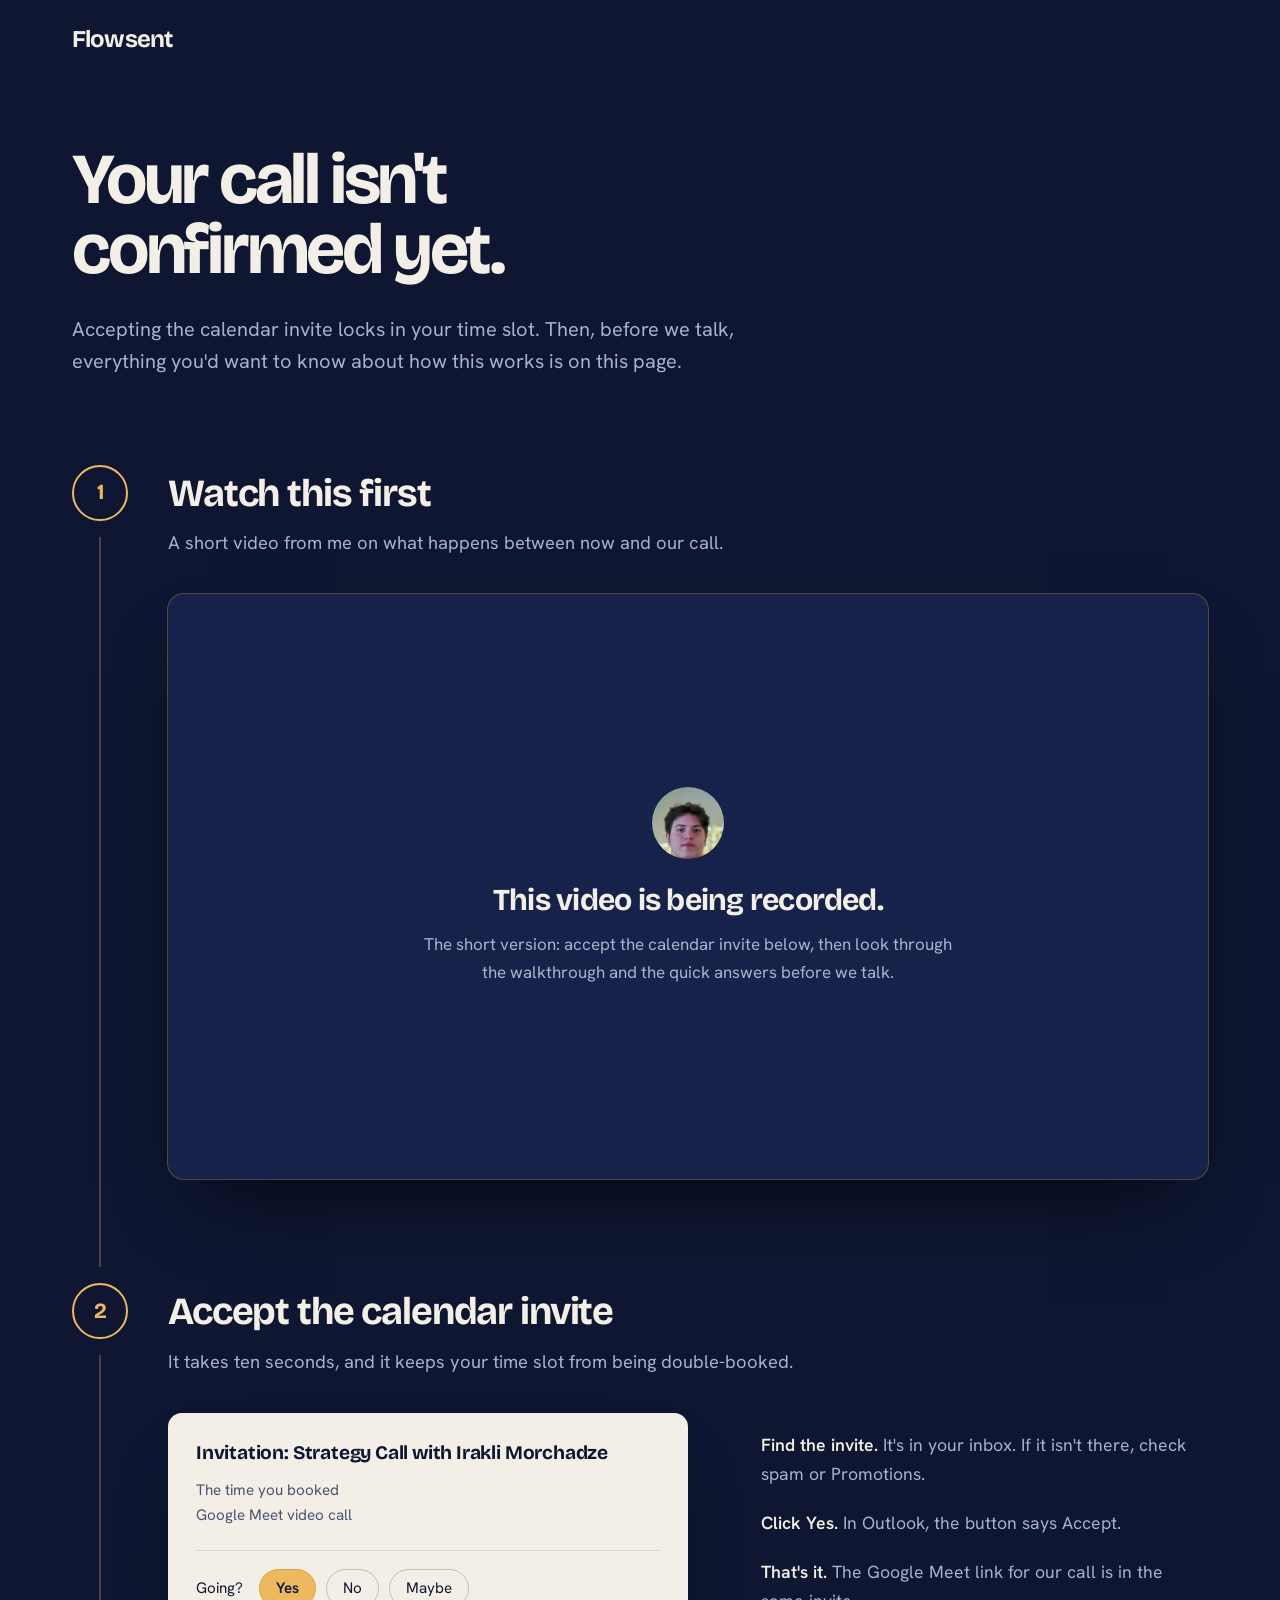
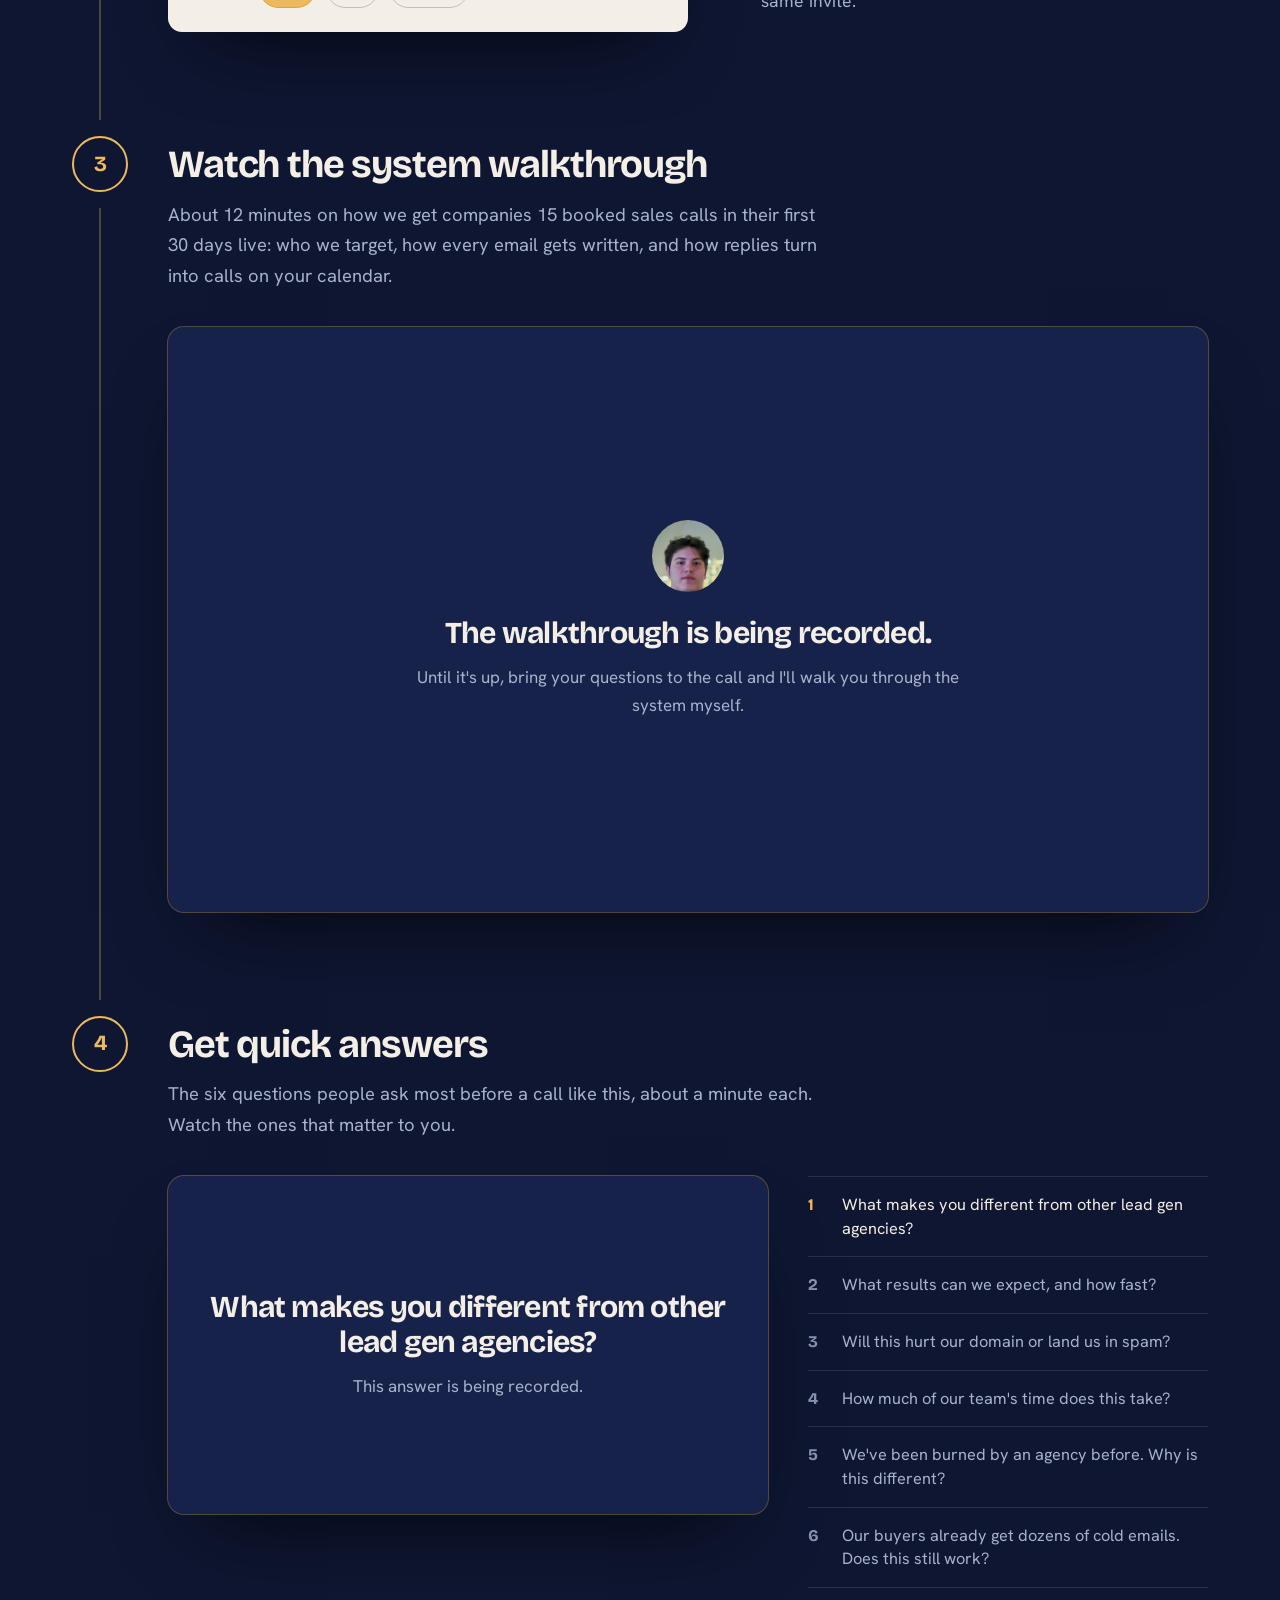
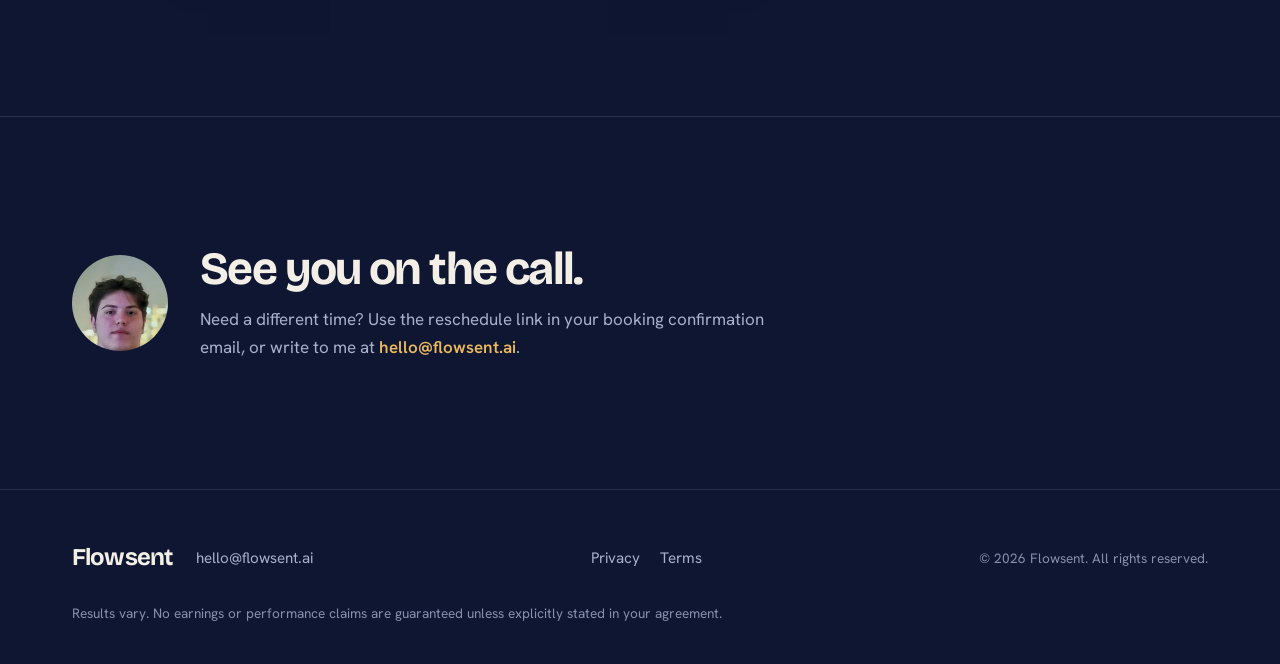
==== pre-call/index.html @ ace533e9 "Add pre-call, privacy and terms pages; allow Wistia video embeds The pre-call page is where Calendly" ====
<!DOCTYPE html>
<html lang="en">
<head>
  <meta charset="UTF-8">
  <meta name="viewport" content="width=device-width, initial-scale=1.0">
  <title>Your call isn't confirmed yet | Flowsent</title>
  <meta name="description" content="Confirm your strategy call with Flowsent, then watch the system walkthrough and the quick answers before we talk.">
  <!-- Hidden page: Calendly redirects here after a booking, and it's sent to people booked by hand. Not linked from the site, not in the sitemap. -->
  <meta name="robots" content="noindex, nofollow">
  <meta name="theme-color" content="#0E1631">
  <link rel="icon" href="/favicon.svg" type="image/svg+xml">
  <link rel="apple-touch-icon" href="/apple-touch-icon.png">
  <link rel="preconnect" href="https://fonts.googleapis.com">
  <link rel="preconnect" href="https://fonts.gstatic.com" crossorigin>
  <link href="https://fonts.googleapis.com/css2?family=Bricolage+Grotesque:opsz,wght@12..96,500;12..96,700&family=Hanken+Grotesk:ital,wght@0,400;0,500;0,600;1,400;1,500&display=swap" rel="stylesheet">
  <link rel="stylesheet" href="/styles.css">
</head>
<body>

  <a class="skip-link" href="#main">Skip to content</a>

  <!-- Navigation: no booking button, they've already booked -->
  <nav class="nav" id="nav">
    <div class="nav__inner">
      <a href="/" class="nav__logo">Flowsent</a>
    </div>
  </nav>

  <main id="main">

  <!-- Headline: the one thing to do right now -->
  <section class="hero precall-hero">
    <div class="container">
      <h1 class="hero__title">Your call isn't confirmed yet.</h1>
      <p class="hero__sub">Accepting the calendar invite locks in your time slot. Then, before we talk, everything you'd want to know about how this works is on this page.</p>
      <p class="precall-booked" id="bookedTime" hidden></p>
    </div>
  </section>

  <!-- The steps, in the order the welcome video names them -->
  <section class="precall-steps">
    <div class="container">
      <ol class="steps">

        <li class="step" id="welcome">
          <span class="step__num" aria-hidden="true">1</span>
          <div>
            <h2 class="step__title">Watch this first</h2>
            <p class="step__lede">A short video from me on what happens between now and our call.</p>
            <div class="vsl">
              <div class="vsl__pending">
                <img src="/irakli-face.jpg" width="160" height="160" alt="">
                <p class="vsl__title">This video is being recorded.</p>
                <p>The short version: accept the calendar invite below, then look through the walkthrough and the quick answers before we talk.</p>
              </div>
            </div>
          </div>
        </li>

        <li class="step" id="confirm">
          <span class="step__num" aria-hidden="true">2</span>
          <div>
            <h2 class="step__title">Accept the calendar invite</h2>
            <p class="step__lede">It takes ten seconds, and it keeps your time slot from being double-booked.</p>
            <div class="invite">
              <div class="invite__card" role="img" aria-label="A calendar invite for the strategy call, with the Yes button highlighted">
                <p class="invite__subject">Invitation: Strategy Call with Irakli Morchadze</p>
                <p class="invite__meta" data-booked-time>The time you booked</p>
                <p class="invite__meta">Google Meet video call</p>
                <div class="invite__rsvp">
                  <span>Going?</span>
                  <span class="invite__choice invite__choice--yes">Yes</span>
                  <span class="invite__choice">No</span>
                  <span class="invite__choice">Maybe</span>
                </div>
              </div>
              <ul class="invite__how">
                <li><b>Find the invite.</b> It's in your inbox. If it isn't there, check spam or Promotions.</li>
                <li><b>Click Yes.</b> In Outlook, the button says Accept.</li>
                <li><b>That's it.</b> The Google Meet link for our call is in the same invite.</li>
              </ul>
            </div>
          </div>
        </li>

        <li class="step" id="walkthrough">
          <span class="step__num" aria-hidden="true">3</span>
          <div>
            <h2 class="step__title">Watch the system walkthrough</h2>
            <p class="step__lede">About 12 minutes on how we get companies 15 booked sales calls in their first 30 days live: who we target, how every email gets written, and how replies turn into calls on your calendar.</p>
            <div class="vsl">
              <div class="vsl__pending">
                <img src="/irakli-face.jpg" width="160" height="160" alt="">
                <p class="vsl__title">The walkthrough is being recorded.</p>
                <p>Until it's up, bring your questions to the call and I'll walk you through the system myself.</p>
              </div>
            </div>
          </div>
        </li>

        <li class="step" id="answers">
          <span class="step__num" aria-hidden="true">4</span>
          <div>
            <h2 class="step__title">Get quick answers</h2>
            <p class="step__lede">The six questions people ask most before a call like this, about a minute each. Watch the ones that matter to you.</p>
            <div class="answers">
              <div class="vsl answers__player" aria-live="polite">
                <div class="vsl__pending">
                  <p class="vsl__title">What makes you different from other lead gen agencies?</p>
                  <p>This answer is being recorded.</p>
                </div>
              </div>
              <!-- Keep this order: the walkthrough's last slide lists the questions the same way -->
              <ol class="answers__list">
                <li><button class="answers__item" type="button" aria-current="true" data-video=""><span class="answers__n">1</span><span class="answers__q">What makes you different from other lead gen agencies?</span></button></li>
                <li><button class="answers__item" type="button" data-video=""><span class="answers__n">2</span><span class="answers__q">What results can we expect, and how fast?</span></button></li>
                <li><button class="answers__item" type="button" data-video=""><span class="answers__n">3</span><span class="answers__q">Will this hurt our domain or land us in spam?</span></button></li>
                <li><button class="answers__item" type="button" data-video=""><span class="answers__n">4</span><span class="answers__q">How much of our team's time does this take?</span></button></li>
                <li><button class="answers__item" type="button" data-video=""><span class="answers__n">5</span><span class="answers__q">We've been burned by an agency before. Why is this different?</span></button></li>
                <li><button class="answers__item" type="button" data-video=""><span class="answers__n">6</span><span class="answers__q">Our buyers already get dozens of cold emails. Does this still work?</span></button></li>
              </ol>
            </div>
          </div>
        </li>

      </ol>
    </div>
  </section>

  <section class="section precall-end">
    <div class="container precall-end__inner">
      <img src="/irakli-face.jpg" width="160" height="160" alt="Irakli Morchadze">
      <div>
        <h2 class="section-title">See you on the call.</h2>
        <p>Need a different time? Use the reschedule link in your booking confirmation email, or write to me at <a href="mailto:hello@flowsent.ai">hello@flowsent.ai</a>.</p>
      </div>
    </div>
  </section>

  </main>

  <!-- Footer -->
  <footer class="footer">
    <div class="container footer__inner">
      <div class="footer__brand">
        <a href="/" class="nav__logo">Flowsent</a>
        <a class="footer__email" href="mailto:hello@flowsent.ai">hello@flowsent.ai</a>
      </div>
      <nav class="footer__links" aria-label="Legal">
        <a href="/privacy/">Privacy</a>
        <a href="/terms/">Terms</a>
      </nav>
      <p class="footer__copy">&copy; 2026 Flowsent. All rights reserved.</p>
    </div>
    <div class="container">
      <p class="footer__legal">Results vary. No earnings or performance claims are guaranteed unless explicitly stated in your agreement.</p>
    </div>
  </footer>

  <script src="/script.js"></script>
</body>
</html>
---- styles.css ----
/* ============================================
   flowsent.ai — Midnight & gold
   One page in the order a prospect decides:
   promise, video, booking, the founder, answers.
   ============================================ */

:root {
  --night: #0E1631;          /* page */
  --night-2: #17224A;        /* raised panels */
  --night-3: #1E2B58;
  --gold: #EDB95E;           /* the one accent — 9.9:1 on --night */
  --gold-deep: #D9A246;
  --cream: #F4EFE6;          /* headings — 16.5:1 on --night */
  --haze: #A9B2CC;           /* body copy — 8.4:1 on --night */
  --dim: #8790AD;            /* captions — 5.6:1 on --night */
  --line: rgba(244, 239, 230, 0.12);
  --display: 'Bricolage Grotesque', 'Segoe UI', sans-serif;
  --body: 'Hanken Grotesk', -apple-system, BlinkMacSystemFont, 'Segoe UI', sans-serif;
  --transition: 0.2s ease;
}

/* Reset */
*, *::before, *::after { margin: 0; padding: 0; box-sizing: border-box; }

html {
  scroll-behavior: smooth;
  scroll-padding-top: 80px;
}

body {
  font-family: var(--body);
  font-size: 1.0625rem;
  line-height: 1.65;
  background: var(--night);
  color: var(--haze);
  overflow-x: hidden;
  -webkit-font-smoothing: antialiased;
}

a { color: inherit; text-decoration: none; }
img { max-width: 100%; display: block; }
ul, ol { list-style: none; }

.container {
  max-width: 1200px;
  margin: 0 auto;
  padding: 0 32px;
}

.visually-hidden {
  position: absolute;
  width: 1px;
  height: 1px;
  padding: 0;
  margin: -1px;
  overflow: hidden;
  clip: rect(0 0 0 0);
  white-space: nowrap;
  border: 0;
}

.skip-link {
  position: fixed;
  top: 16px;
  left: 16px;
  z-index: 2000;
  padding: 10px 18px;
  background: var(--cream);
  color: var(--night);
  border-radius: 10px;
  font-weight: 600;
  transform: translateY(-200%);
  transition: transform var(--transition);
}

.skip-link:focus { transform: translateY(0); }

a:focus-visible,
button:focus-visible,
summary:focus-visible {
  outline: 2px solid var(--gold);
  outline-offset: 3px;
  border-radius: 4px;
}

/* ============================================
   Navigation
   ============================================ */

.nav {
  position: fixed;
  top: 0;
  left: 0;
  right: 0;
  z-index: 1000;
  padding: 20px 0;
  border-bottom: 1px solid transparent;
  transition: padding var(--transition), background var(--transition), border-color var(--transition);
}

.nav--scrolled {
  padding: 12px 0;
  background: rgba(14, 22, 49, 0.9);
  backdrop-filter: blur(10px);
  -webkit-backdrop-filter: blur(10px);
  border-bottom-color: var(--line);
}

.nav__inner {
  max-width: 1200px;
  margin: 0 auto;
  padding: 0 32px;
  display: flex;
  align-items: center;
  justify-content: space-between;
}

.nav__logo {
  font-family: var(--display);
  font-weight: 700;
  font-size: 1.5rem;
  letter-spacing: -0.035em;
  color: var(--cream);
}

.nav__links {
  display: flex;
  align-items: center;
  gap: 32px;
}

.nav__links a:not(.btn) {
  font-size: 0.95rem;
  color: var(--haze);
  transition: color var(--transition);
}

.nav__links a:not(.btn):hover { color: var(--cream); }

.nav__hamburger {
  display: none;
  width: 44px;
  height: 44px;
  flex-direction: column;
  align-items: center;
  justify-content: center;
  gap: 5px;
  background: none;
  border: none;
  cursor: pointer;
  margin-right: -10px;
}

.nav__hamburger span {
  display: block;
  width: 22px;
  height: 2px;
  background: var(--cream);
  border-radius: 2px;
  transition: transform var(--transition), opacity var(--transition);
}

.nav__hamburger.active span:nth-child(1) { transform: translateY(7px) rotate(45deg); }
.nav__hamburger.active span:nth-child(2) { opacity: 0; }
.nav__hamburger.active span:nth-child(3) { transform: translateY(-7px) rotate(-45deg); }

.mobile-menu {
  display: none;
  position: absolute;
  top: 100%;
  left: 0;
  right: 0;
  background: var(--night-2);
  border-top: 1px solid var(--line);
  border-bottom: 1px solid var(--line);
  padding: 8px 24px 24px;
  flex-direction: column;
}

.mobile-menu.active { display: flex; }

/* Never show the mobile menu at desktop widths, even if left open
   before a resize/rotation */
@media (min-width: 769px) {
  .mobile-menu { display: none !important; }
}

.mobile-menu a:not(.btn) {
  font-size: 1.05rem;
  color: var(--cream);
  padding: 14px 0;
  border-bottom: 1px solid var(--line);
}

.mobile-menu .btn { margin-top: 20px; }

/* ============================================
   Buttons
   ============================================ */

.btn {
  display: inline-flex;
  align-items: center;
  justify-content: center;
  font-family: var(--body);
  font-size: 1rem;
  font-weight: 600;
  padding: 15px 26px;
  border-radius: 10px;
  background: var(--gold);
  color: var(--night);
  white-space: nowrap;
  transition: background var(--transition);
}

.btn:hover { background: var(--gold-deep); }

.btn--small {
  padding: 10px 18px;
  font-size: 0.95rem;
}

/* ============================================
   Shared section styles
   ============================================ */

/* Anchor offset for the fixed nav is handled once, globally,
   by scroll-padding-top on html — do not add scroll-margin here. */

.section {
  padding: 128px 0;
  border-top: 1px solid var(--line);
}

.section-title {
  font-family: var(--display);
  font-weight: 700;
  font-size: clamp(2rem, 3.6vw, 3rem);
  line-height: 1.05;
  letter-spacing: -0.035em;
  color: var(--cream);
  max-width: 18em;
  margin-bottom: 56px;
  text-wrap: balance;
}

/* ============================================
   Hero: headline, subheadline, then the video
   ============================================ */

.hero {
  padding: 144px 0 112px;
}

.hero__title {
  font-family: var(--display);
  font-weight: 700;
  font-size: clamp(2.7rem, 5.6vw, 5rem);
  line-height: 0.98;
  letter-spacing: -0.045em;
  color: var(--cream);
  max-width: 13em;
  margin-bottom: 28px;
  text-wrap: balance;
}

.hero__sub {
  max-width: 36em;
  font-size: 1.25rem;
  line-height: 1.6;
  margin-bottom: 48px;
}

/* The video frame. Until the recording exists it holds a short note;
   the host's iframe replaces .vsl__pending and fills the frame. */
.vsl {
  border-radius: 16px;
  background: var(--night-2);
  box-shadow:
    0 0 0 1px rgba(237, 185, 94, 0.32),
    0 40px 80px -40px rgba(0, 0, 0, 0.8);
}

.vsl iframe {
  display: block;
  width: 100%;
  height: auto;
  aspect-ratio: 16 / 9;
  border: 0;
  border-radius: inherit;
}

/* No fixed height, so on a phone the frame grows to fit the note */
.vsl__pending {
  aspect-ratio: 16 / 9;
  display: flex;
  flex-direction: column;
  align-items: center;
  justify-content: center;
  padding: 48px 32px;
  text-align: center;
}

.vsl__pending img {
  width: 72px;
  height: 72px;
  border-radius: 50%;
  margin-bottom: 24px;
}

.vsl__title {
  font-family: var(--display);
  font-weight: 700;
  font-size: clamp(1.4rem, 2.4vw, 1.9rem);
  line-height: 1.15;
  letter-spacing: -0.025em;
  color: var(--cream);
  margin-bottom: 12px;
}

.vsl__pending p:last-child { max-width: 32em; }

.vsl__guarantee {
  margin-top: 24px;
  padding-left: 16px;
  border-left: 2px solid var(--gold);
  font-size: 1.05rem;
  color: var(--cream);
}

/* ============================================
   Book a call
   ============================================ */

.book__head {
  display: grid;
  grid-template-columns: 1fr 1fr;
  gap: 64px;
  align-items: end;
  margin-bottom: 48px;
}

.book__head .section-title { margin-bottom: 0; }

.book__head p {
  max-width: 30em;
  font-size: 1.15rem;
}

.book__calendly {
  border-radius: 16px;
  overflow: hidden;
  background: var(--night-2);
}

.book__calendly iframe {
  display: block;
  width: 100%;
  min-width: 300px;
  height: 720px;
  border: 0;
}

.book__note {
  margin-top: 20px;
  color: var(--haze);
}

.book__note a,
.about__contact a,
.faq__intro a {
  color: var(--gold);
  font-weight: 600;
}

.book__note a:hover,
.about__contact a:hover,
.faq__intro a:hover { text-decoration: underline; }

/* ============================================
   About the founder: the photo stands on the
   line where the FAQ begins
   ============================================ */

.about { padding-bottom: 0; }

.about__inner {
  display: grid;
  grid-template-columns: 7fr 5fr;
  gap: 72px;
  align-items: end;
}

.about__text {
  align-self: center;
  padding-bottom: 128px;
}

.about__text .section-title { margin-bottom: 32px; }

.about__text > p {
  max-width: 34em;
  font-size: 1.15rem;
  line-height: 1.75;
  margin-bottom: 18px;
}

.about__text > p.about__contact {
  margin: 32px 0 0;
  font-size: 1.05rem;
}

.portrait {
  position: relative;
}

.portrait img {
  width: 100%;
  height: auto;
  aspect-ratio: 4 / 5;
  object-fit: cover;
  border-radius: 999px 999px 0 0;
}

.portrait figcaption {
  position: absolute;
  left: -48px;
  bottom: 64px;
  padding: 14px 18px;
  border-radius: 10px;
  background: var(--cream);
  color: var(--night);
  font-size: 0.95rem;
  line-height: 1.45;
  box-shadow: 0 18px 40px -20px rgba(0, 0, 0, 0.6);
}

.portrait figcaption b {
  display: block;
  font-family: var(--display);
  font-weight: 700;
  font-size: 1.05rem;
  letter-spacing: -0.01em;
}

/* ============================================
   FAQ
   ============================================ */

.faq__inner {
  display: grid;
  grid-template-columns: 4fr 7fr;
  gap: 64px;
  align-items: start;
}

.faq__intro .section-title { margin-bottom: 24px; }

.faq__item { border-bottom: 1px solid var(--line); }
.faq__item:first-child { border-top: 1px solid var(--line); }

.faq__item summary {
  display: flex;
  align-items: center;
  justify-content: space-between;
  gap: 16px;
  padding: 22px 0;
  color: var(--cream);
  cursor: pointer;
  list-style: none;
}

.faq__item summary h3 {
  font-family: var(--body);
  font-size: 1.1rem;
  font-weight: 500;
  line-height: 1.4;
}

.faq__item summary::-webkit-details-marker { display: none; }

.faq__item summary::after {
  content: '+';
  content: '+' / ''; /* alt-text syntax: hides the glyph from screen readers */
  flex-shrink: 0;
  font-size: 1.5rem;
  font-weight: 400;
  line-height: 1;
  color: var(--gold);
  transition: transform var(--transition);
}

.faq__item[open] summary::after { transform: rotate(45deg); }

.faq__item p {
  max-width: 38em;
  padding-bottom: 24px;
}

/* ============================================
   Pre-call page: the steps a booked prospect
   takes before the call, down one gold rail
   ============================================ */

.precall-hero { padding-bottom: 88px; }
.precall-hero .hero__title { max-width: 11em; }
.precall-hero .hero__sub { margin-bottom: 0; }

.precall-booked {
  margin-top: 32px;
  padding-left: 16px;
  border-left: 2px solid var(--gold);
  font-size: 1.05rem;
  color: var(--cream);
}

.precall-steps { padding-bottom: 128px; }

.step {
  position: relative;
  display: grid;
  grid-template-columns: 56px minmax(0, 1fr);
  column-gap: 40px;
  padding-bottom: 104px;
}

/* The rail runs from each number down to the next one */
.step::before {
  content: '';
  position: absolute;
  left: 27px;
  top: 72px;
  bottom: 16px;
  width: 2px;
  background: rgba(237, 185, 94, 0.28);
}

.step:last-child { padding-bottom: 0; }
.step:last-child::before { display: none; }

.step__num {
  width: 56px;
  height: 56px;
  display: flex;
  align-items: center;
  justify-content: center;
  border: 2px solid var(--gold);
  border-radius: 50%;
  font-family: var(--display);
  font-weight: 700;
  font-size: 1.35rem;
  color: var(--gold);
}

.step__title {
  font-family: var(--display);
  font-weight: 700;
  font-size: clamp(1.75rem, 3vw, 2.5rem);
  line-height: 1.08;
  letter-spacing: -0.03em;
  color: var(--cream);
  margin: 8px 0 14px;
}

.step__lede {
  max-width: 36em;
  font-size: 1.15rem;
  margin-bottom: 36px;
}

/* Step 2: what the invite looks like, and the button to press */
.invite {
  display: grid;
  grid-template-columns: 6fr 5fr;
  gap: 56px;
  align-items: center;
}

.invite__card {
  max-width: 520px;
  padding: 28px 28px 24px;
  border-radius: 14px;
  background: var(--cream);
  color: var(--night);
  box-shadow: 0 40px 80px -40px rgba(0, 0, 0, 0.8);
}

.invite__subject {
  font-family: var(--display);
  font-weight: 700;
  font-size: 1.2rem;
  line-height: 1.3;
  letter-spacing: -0.01em;
  margin-bottom: 12px;
}

.invite__meta {
  font-size: 0.95rem;
  color: #4A5272;            /* 7.2:1 on --cream */
}

.invite__rsvp {
  display: flex;
  align-items: center;
  flex-wrap: wrap;
  gap: 10px;
  margin-top: 22px;
  padding-top: 18px;
  border-top: 1px solid rgba(14, 22, 49, 0.12);
  font-size: 0.95rem;
}

.invite__rsvp > span:first-child { margin-right: 6px; }

.invite__choice {
  padding: 6px 16px;
  border: 1px solid rgba(14, 22, 49, 0.22);
  border-radius: 999px;
}

/* The one moving thing on the page: Yes pulses a few times to show where to click */
.invite__choice--yes {
  background: var(--gold);
  border-color: var(--gold-deep);
  font-weight: 600;
  animation: rsvp-pulse 1.8s ease-out 0.8s 3;
}

@keyframes rsvp-pulse {
  from { box-shadow: 0 0 0 0 rgba(217, 162, 70, 0.6); }
  to { box-shadow: 0 0 0 16px rgba(217, 162, 70, 0); }
}

.invite__how li {
  max-width: 26em;
  font-size: 1.1rem;
  margin-bottom: 20px;
}

.invite__how li:last-child { margin-bottom: 0; }

.invite__how b {
  font-weight: 600;
  color: var(--cream);
}

/* Step 4: one player, six questions to pick from */
.answers {
  display: grid;
  grid-template-columns: 3fr 2fr;
  gap: 40px;
  align-items: start;
}

.answers__player .vsl__pending { padding: 40px 32px; }

.answers__item {
  display: flex;
  gap: 16px;
  width: 100%;
  padding: 16px 0;
  background: none;
  border: 0;
  border-bottom: 1px solid var(--line);
  font: inherit;
  font-size: 1.02rem;
  line-height: 1.45;
  text-align: left;
  color: var(--haze);
  cursor: pointer;
  transition: color var(--transition);
}

.answers__list li:first-child .answers__item { border-top: 1px solid var(--line); }

.answers__item:hover,
.answers__item[aria-current="true"] { color: var(--cream); }

.answers__n {
  flex-shrink: 0;
  min-width: 1.1em;
  font-family: var(--display);
  font-weight: 700;
  color: var(--dim);
}

.answers__item[aria-current="true"] .answers__n { color: var(--gold); }

.precall-end__inner {
  display: flex;
  align-items: center;
  gap: 32px;
}

.precall-end__inner img {
  width: 96px;
  height: 96px;
  flex-shrink: 0;
  border-radius: 50%;
}

.precall-end .section-title { margin-bottom: 12px; }

.precall-end p { max-width: 36em; }

.precall-end a {
  color: var(--gold);
  font-weight: 600;
}

.precall-end a:hover { text-decoration: underline; }

/* ============================================
   Privacy and terms
   ============================================ */

.legal { padding: 144px 0 112px; }

.legal__inner { max-width: 44em; }

.legal__title {
  font-family: var(--display);
  font-weight: 700;
  font-size: clamp(2.4rem, 4.6vw, 3.6rem);
  line-height: 1;
  letter-spacing: -0.04em;
  color: var(--cream);
  margin-bottom: 16px;
}

.legal__updated {
  color: var(--dim);
  margin-bottom: 48px;
}

.legal h2 {
  font-family: var(--display);
  font-weight: 700;
  font-size: 1.45rem;
  line-height: 1.2;
  letter-spacing: -0.02em;
  color: var(--cream);
  margin: 48px 0 14px;
}

.legal p { margin-bottom: 14px; }

.legal ul { margin-bottom: 14px; }

.legal li {
  position: relative;
  padding-left: 22px;
  margin-bottom: 10px;
}

.legal li::before {
  content: '';
  position: absolute;
  left: 2px;
  top: 0.7em;
  width: 6px;
  height: 6px;
  border-radius: 50%;
  background: var(--gold);
}

.legal li b { color: var(--cream); font-weight: 600; }

.legal a {
  color: var(--gold);
  font-weight: 600;
}

.legal a:hover { text-decoration: underline; }

/* ============================================
   Footer
   ============================================ */

.footer {
  padding: 48px 0 40px;
  border-top: 1px solid var(--line);
}

.footer__inner {
  display: flex;
  align-items: center;
  justify-content: space-between;
  gap: 24px;
  flex-wrap: wrap;
  padding-bottom: 24px;
}

.footer__brand {
  display: flex;
  align-items: center;
  gap: 24px;
  flex-wrap: wrap;
}

.footer__email {
  font-size: 0.95rem;
  color: var(--haze);
  transition: color var(--transition);
}

.footer__email:hover { color: var(--cream); }

.footer__links {
  display: flex;
  gap: 20px;
  font-size: 0.95rem;
}

.footer__links a { transition: color var(--transition); }
.footer__links a:hover { color: var(--cream); }

.footer__copy,
.footer__legal {
  font-size: 0.85rem;
  color: var(--dim);
}

/* ============================================
   Responsive
   ============================================ */

@media (max-width: 900px) {
  .book__head,
  .about__inner,
  .faq__inner { grid-template-columns: 1fr; gap: 32px; }

  .about__text { padding-bottom: 0; }
  .portrait { max-width: 420px; }
  .portrait figcaption { left: 16px; }

  .invite,
  .answers { grid-template-columns: 1fr; gap: 32px; }
}

@media (max-width: 768px) {
  .nav__links { display: none; }
  .nav__hamburger { display: flex; }

  .container,
  .nav__inner { padding: 0 20px; }

  .section { padding: 88px 0; }
  .section-title { margin-bottom: 40px; }

  .hero { padding: 120px 0 88px; }
  .hero__sub { font-size: 1.1rem; margin-bottom: 40px; }

  .vsl { border-radius: 12px; }
  .vsl__pending { padding: 32px 20px; }
  .vsl__pending img { width: 56px; height: 56px; margin-bottom: 16px; }

  .book__head { margin-bottom: 32px; }
  .book__calendly iframe { height: 1040px; }

  .about { padding-bottom: 0; }
  .about__text > p { font-size: 1.1rem; }

  /* The rail needs width a phone doesn't have: numbers sit above the titles */
  .precall-hero { padding-bottom: 64px; }
  .precall-steps { padding-bottom: 88px; }
  .step { grid-template-columns: minmax(0, 1fr); padding-bottom: 72px; }
  .step::before { display: none; }
  .step__num { width: 44px; height: 44px; font-size: 1.1rem; margin-bottom: 8px; }
  .step__lede { font-size: 1.05rem; margin-bottom: 28px; }
  .invite__card { padding: 22px 20px 20px; }
  .answers__player .vsl__pending { padding: 28px 20px; }
  .precall-end__inner { flex-direction: column; align-items: flex-start; gap: 20px; }
  .precall-end__inner img { width: 72px; height: 72px; }

  .legal { padding: 120px 0 88px; }
}

@media (max-width: 640px) {
  .hero__title { font-size: 2.4rem; }

  .footer__inner {
    flex-direction: column;
    align-items: flex-start;
  }
}

/* ============================================
   Reduced Motion
   ============================================ */

@media (prefers-reduced-motion: reduce) {
  *,
  *::before,
  *::after {
    animation-duration: 0.01ms !important;
    animation-iteration-count: 1 !important;
    transition-duration: 0.01ms !important;
    transition-delay: 0ms !important;
  }

  html { scroll-behavior: auto; }
}
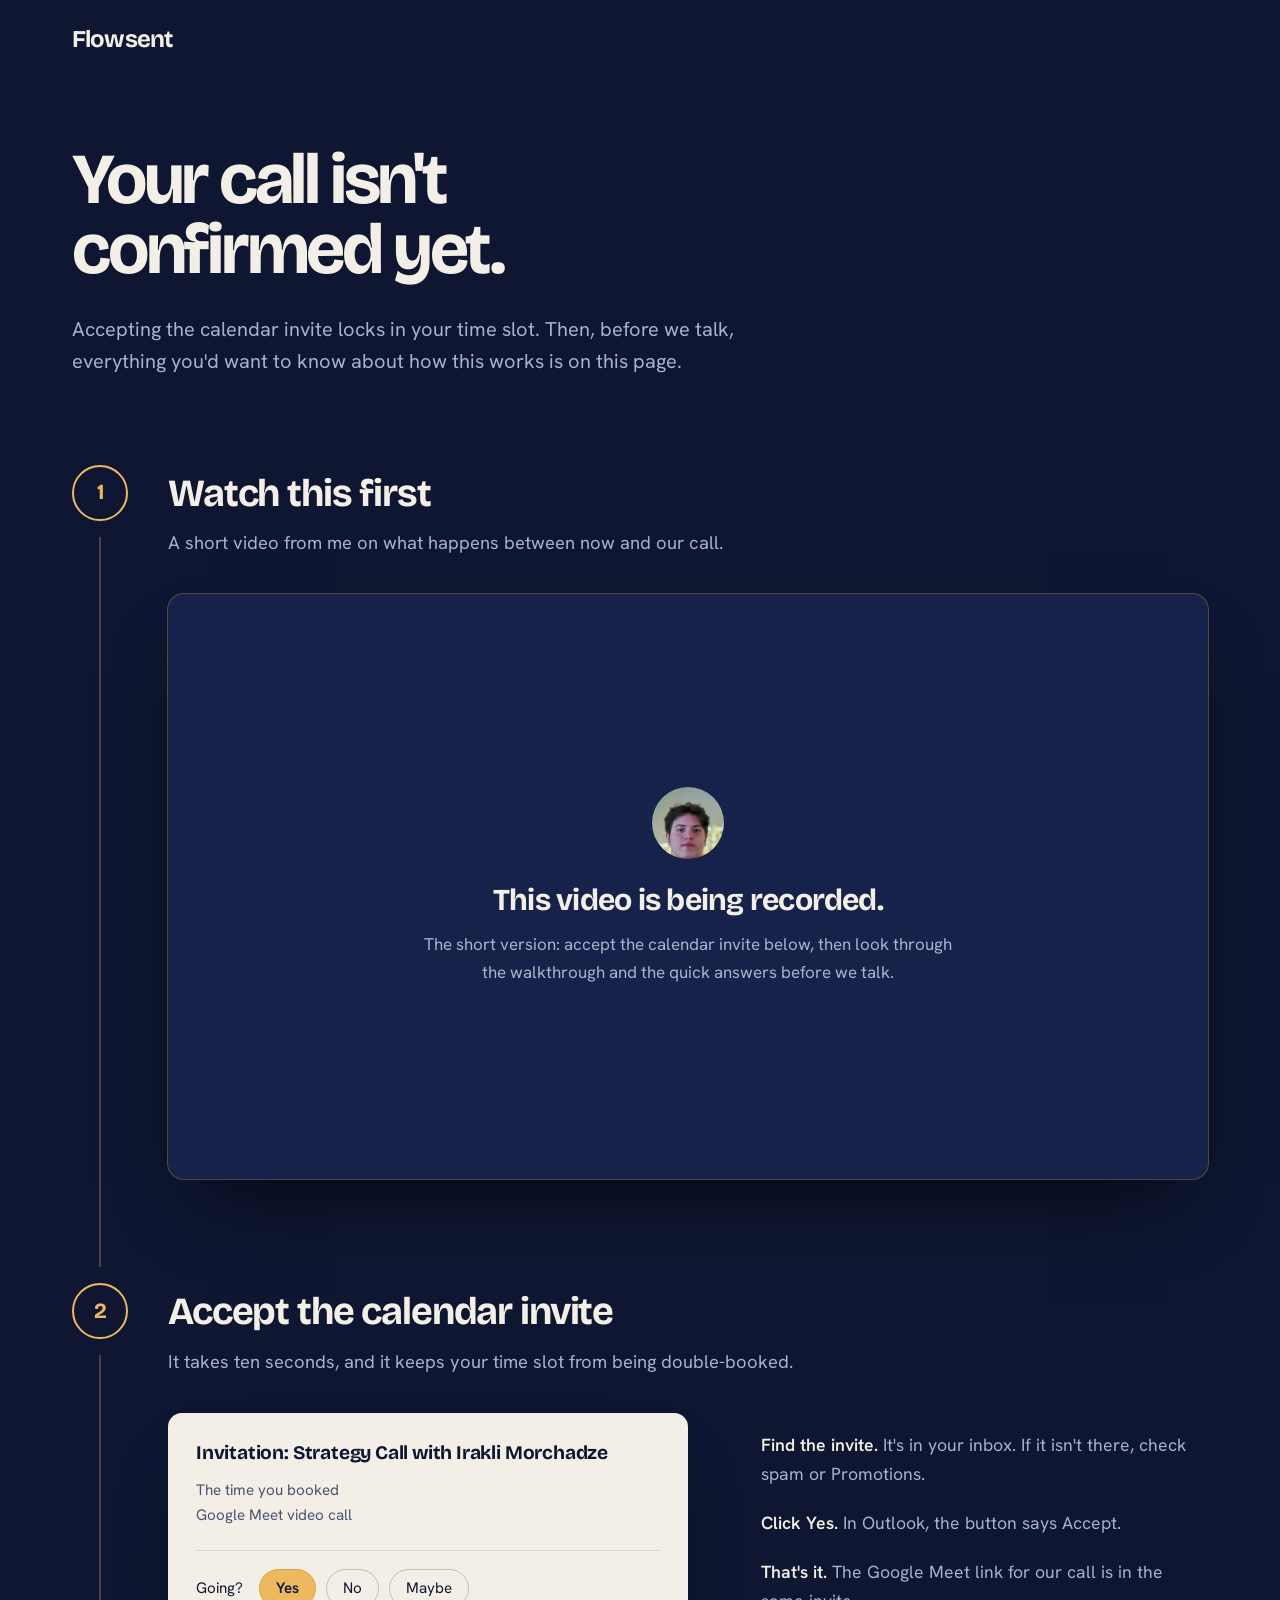
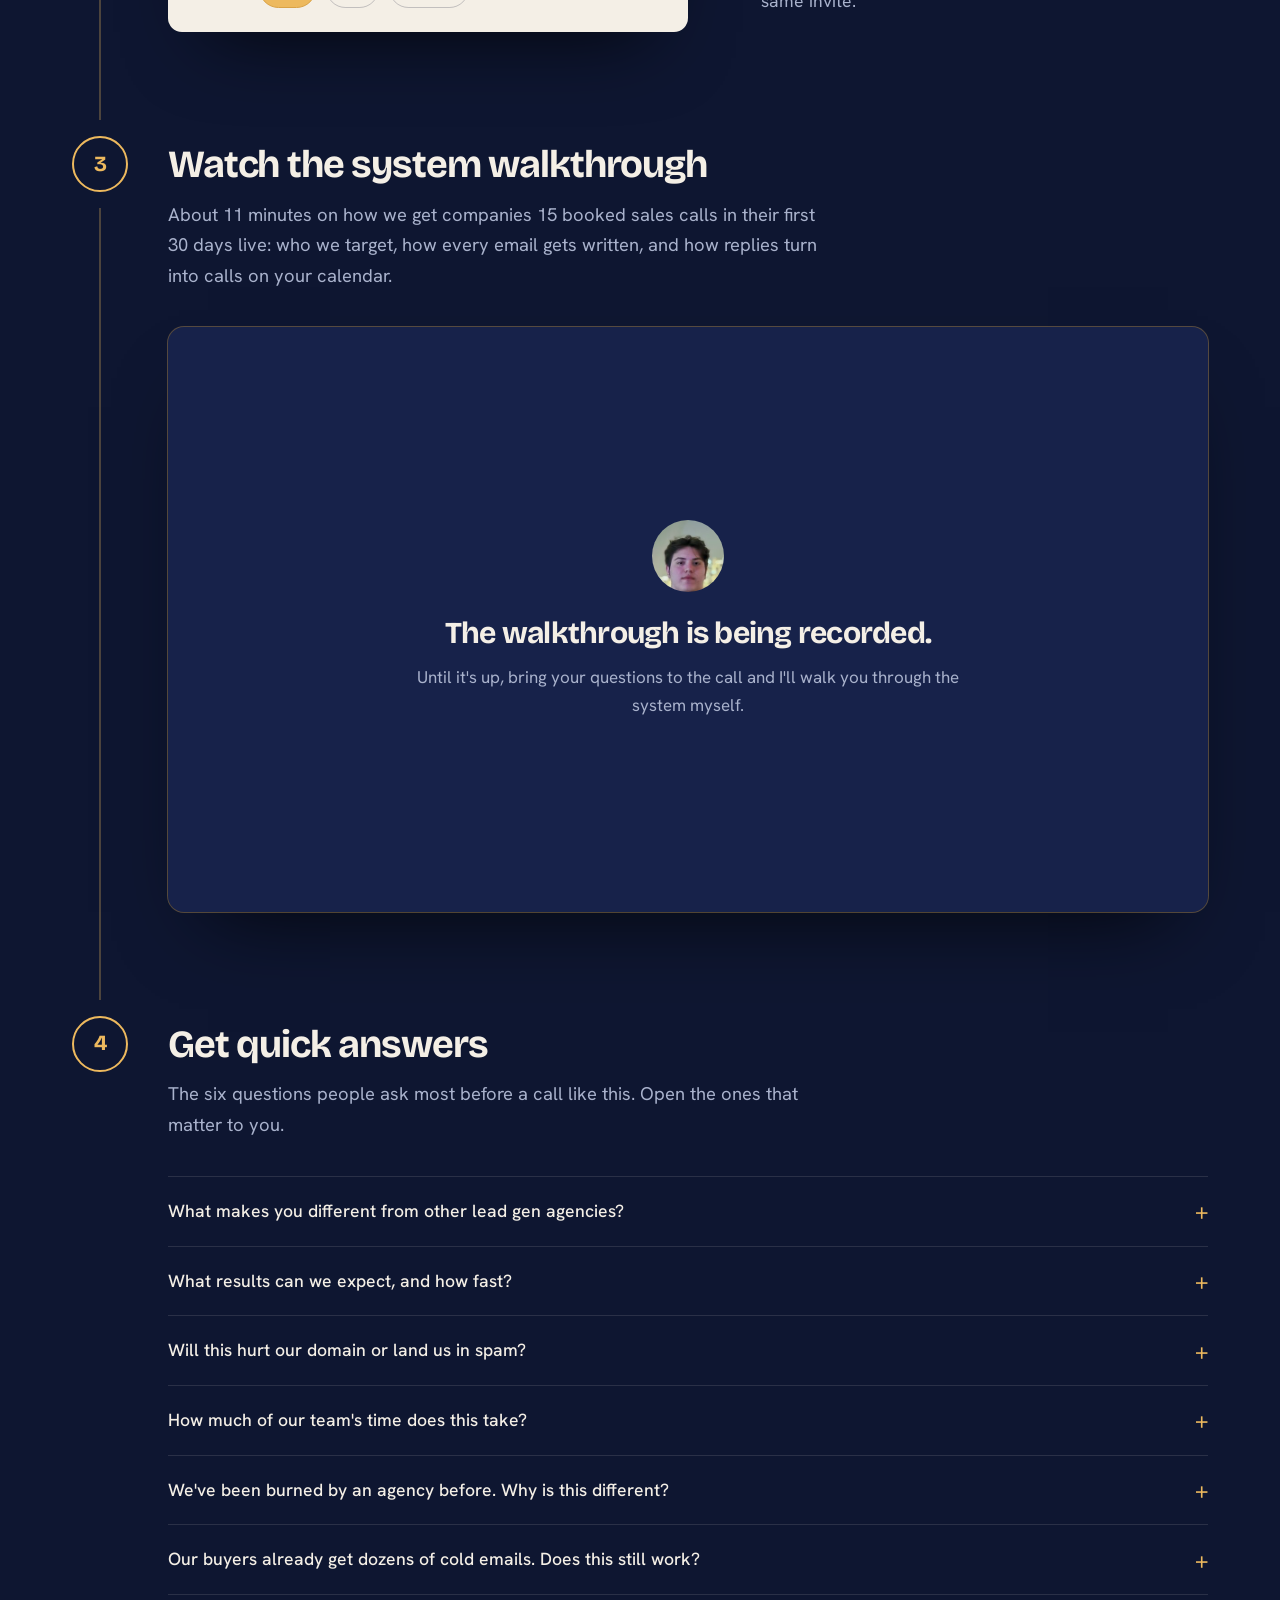
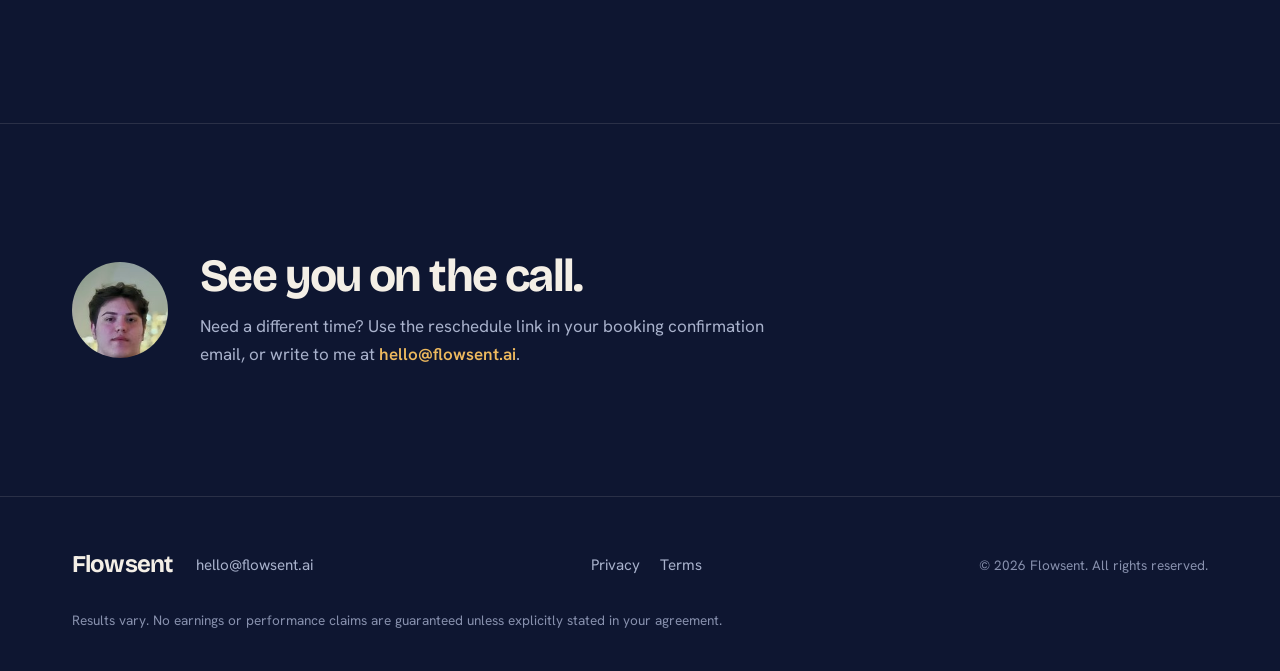
==== commit 8019811c: "Pre-call page: written answers to the six common questions The six questions are now open/close rows" ====
--- a/pre-call/index.html
+++ b/pre-call/index.html
@@ -87,7 +87,7 @@
           <span class="step__num" aria-hidden="true">3</span>
           <div>
             <h2 class="step__title">Watch the system walkthrough</h2>
-            <p class="step__lede">About 12 minutes on how we get companies 15 booked sales calls in their first 30 days live: who we target, how every email gets written, and how replies turn into calls on your calendar.</p>
+            <p class="step__lede">About 11 minutes on how we get companies 15 booked sales calls in their first 30 days live: who we target, how every email gets written, and how replies turn into calls on your calendar.</p>
             <div class="vsl">
               <div class="vsl__pending">
                 <img src="/irakli-face.jpg" width="160" height="160" alt="">
@@ -102,23 +102,40 @@
           <span class="step__num" aria-hidden="true">4</span>
           <div>
             <h2 class="step__title">Get quick answers</h2>
-            <p class="step__lede">The six questions people ask most before a call like this, about a minute each. Watch the ones that matter to you.</p>
+            <p class="step__lede">The six questions people ask most before a call like this. Open the ones that matter to you.</p>
+            <!-- Keep this order: the walkthrough's last slide lists the questions the same way.
+                 A video for an answer goes in a <div class="vsl"> right after that answer's </summary>. -->
             <div class="answers">
-              <div class="vsl answers__player" aria-live="polite">
-                <div class="vsl__pending">
-                  <p class="vsl__title">What makes you different from other lead gen agencies?</p>
-                  <p>This answer is being recorded.</p>
-                </div>
-              </div>
-              <!-- Keep this order: the walkthrough's last slide lists the questions the same way -->
-              <ol class="answers__list">
-                <li><button class="answers__item" type="button" aria-current="true" data-video=""><span class="answers__n">1</span><span class="answers__q">What makes you different from other lead gen agencies?</span></button></li>
-                <li><button class="answers__item" type="button" data-video=""><span class="answers__n">2</span><span class="answers__q">What results can we expect, and how fast?</span></button></li>
-                <li><button class="answers__item" type="button" data-video=""><span class="answers__n">3</span><span class="answers__q">Will this hurt our domain or land us in spam?</span></button></li>
-                <li><button class="answers__item" type="button" data-video=""><span class="answers__n">4</span><span class="answers__q">How much of our team's time does this take?</span></button></li>
-                <li><button class="answers__item" type="button" data-video=""><span class="answers__n">5</span><span class="answers__q">We've been burned by an agency before. Why is this different?</span></button></li>
-                <li><button class="answers__item" type="button" data-video=""><span class="answers__n">6</span><span class="answers__q">Our buyers already get dozens of cold emails. Does this still work?</span></button></li>
-              </ol>
+              <details class="faq__item">
+                <summary><h3>What makes you different from other lead gen agencies?</h3></summary>
+                <p>You get booked calls, not a list of leads. A lot of agencies hand you a spreadsheet of "interested" contacts and leave the rest to you. We handle every reply ourselves, answer the questions, and a call only counts once it's on your calendar.</p>
+                <p>We also do the research before we write: every prospect is checked against your ideal customer first, and every email opens with something specific to that one person. And you work with me. I'm on your strategy call and I run your campaigns after it, with no hand-off to an account manager you've never met. If you don't have 15 booked calls by day 30 of launch, I keep working at no extra cost until you do.</p>
+              </details>
+              <details class="faq__item">
+                <summary><h3>What results can we expect, and how fast?</h3></summary>
+                <p>Fifteen booked calls with qualified buyers in your first 30 days live. The first two weeks are setup: we agree on your ideal customer and your messaging, and we warm up the inboxes we send from so the emails land. Nothing goes out to prospects during that time. Then we launch, and that's day one of your 30 days.</p>
+                <p>A booked call means a decision maker at a company that matches the ideal customer we agreed on, booked on your calendar. Not a lead, and not someone who said "maybe". If you're short of 15 on day 30, I keep working at no extra cost until you have all 15.</p>
+              </details>
+              <details class="faq__item">
+                <summary><h3>Will this hurt our domain or land us in spam?</h3></summary>
+                <p>No. Your main domain never sends a single cold email. Before launch we set up separate domains, close variations of your company name, each with its own inboxes, and warm them up for two weeks so inbox providers learn to trust them before any cold email goes out.</p>
+                <p>Once we're live, each inbox sends only a small number of emails a day and we watch how they land. If one starts to slip, we pause it and the others carry on. Even if a sending domain ever had a problem, it couldn't touch the address your clients and your team use. The emails help too: templates sent to thousands of people get flagged, while researched, personal emails get replies.</p>
+              </details>
+              <details class="faq__item">
+                <summary><h3>How much of our team's time does this take?</h3></summary>
+                <p>Very little, and almost all of it in the first two weeks. You fill in an intake form, about 30 minutes, so I understand your product, your best customers and how you sell. Then we do one strategy session to pin down your ideal customer and your messaging, and you approve the messaging before anything goes out.</p>
+                <p>Everything else is on our side: the domains, the inboxes, the research, the emails and every reply. After launch, your part is to show up to the calls and close them. You're notified every time a call books, and once a week we go through the numbers together.</p>
+              </details>
+              <details class="faq__item">
+                <summary><h3>We've been burned by an agency before. Why is this different?</h3></summary>
+                <p>When an agency goes wrong, it's usually one of three things: the sending was set up badly so everything went to spam, they sent one template to a bought list, or they handed you a spreadsheet of "leads" and called that a result. We built around all three.</p>
+                <p>We send from separate domains that we warm up for two weeks. Every prospect is checked against your ideal customer, and every email is written around that person. You approve the messaging before anything goes out, and a call only counts once it's booked on your calendar. If we fall short of 15 by day 30 of launch, I keep working at no extra cost until you have them. On the call, tell me what went wrong last time: it will show us quickly whether this is different for you.</p>
+              </details>
+              <details class="faq__item">
+                <summary><h3>Our buyers already get dozens of cold emails. Does this still work?</h3></summary>
+                <p>Yes, and the reason they get so many is the reason ours stand out. Most of those emails are one template sent to thousands of people, and a busy founder spots one in about two seconds.</p>
+                <p>Ours start somewhere else. First we check that the person actually fits your ideal customer. Then we read up on them: a podcast they were on, something they posted, something their company just shipped. The email opens with that, so it reads like it was written for them, because it was. When everything else in the inbox looks the same, the one email that's clearly about them is the one they answer. If you booked this call from one of our emails, you've already seen it work once.</p>
+              </details>
             </div>
           </div>
         </li>
--- a/styles.css
+++ b/styles.css
@@ -644,47 +644,11 @@
   color: var(--cream);
 }
 
-/* Step 4: one player, six questions to pick from */
-.answers {
-  display: grid;
-  grid-template-columns: 3fr 2fr;
-  gap: 40px;
-  align-items: start;
-}
-
-.answers__player .vsl__pending { padding: 40px 32px; }
-
-.answers__item {
-  display: flex;
-  gap: 16px;
-  width: 100%;
-  padding: 16px 0;
-  background: none;
-  border: 0;
-  border-bottom: 1px solid var(--line);
-  font: inherit;
-  font-size: 1.02rem;
-  line-height: 1.45;
-  text-align: left;
-  color: var(--haze);
-  cursor: pointer;
-  transition: color var(--transition);
-}
-
-.answers__list li:first-child .answers__item { border-top: 1px solid var(--line); }
-
-.answers__item:hover,
-.answers__item[aria-current="true"] { color: var(--cream); }
-
-.answers__n {
-  flex-shrink: 0;
-  min-width: 1.1em;
-  font-family: var(--display);
-  font-weight: 700;
-  color: var(--dim);
-}
-
-.answers__item[aria-current="true"] .answers__n { color: var(--gold); }
+/* Step 4: written answers in the FAQ's open-and-close rows; a video, when it exists,
+   sits above the text inside its answer */
+.answers .faq__item p { padding-bottom: 16px; }
+.answers .faq__item p:last-child { padding-bottom: 28px; }
+.answers .faq__item .vsl { margin-bottom: 20px; }
 
 .precall-end__inner {
   display: flex;
@@ -834,8 +798,7 @@
   .portrait { max-width: 420px; }
   .portrait figcaption { left: 16px; }
 
-  .invite,
-  .answers { grid-template-columns: 1fr; gap: 32px; }
+  .invite { grid-template-columns: 1fr; gap: 32px; }
 }
 
 @media (max-width: 768px) {
@@ -869,7 +832,6 @@
   .step__num { width: 44px; height: 44px; font-size: 1.1rem; margin-bottom: 8px; }
   .step__lede { font-size: 1.05rem; margin-bottom: 28px; }
   .invite__card { padding: 22px 20px 20px; }
-  .answers__player .vsl__pending { padding: 28px 20px; }
   .precall-end__inner { flex-direction: column; align-items: flex-start; gap: 20px; }
   .precall-end__inner img { width: 72px; height: 72px; }
 
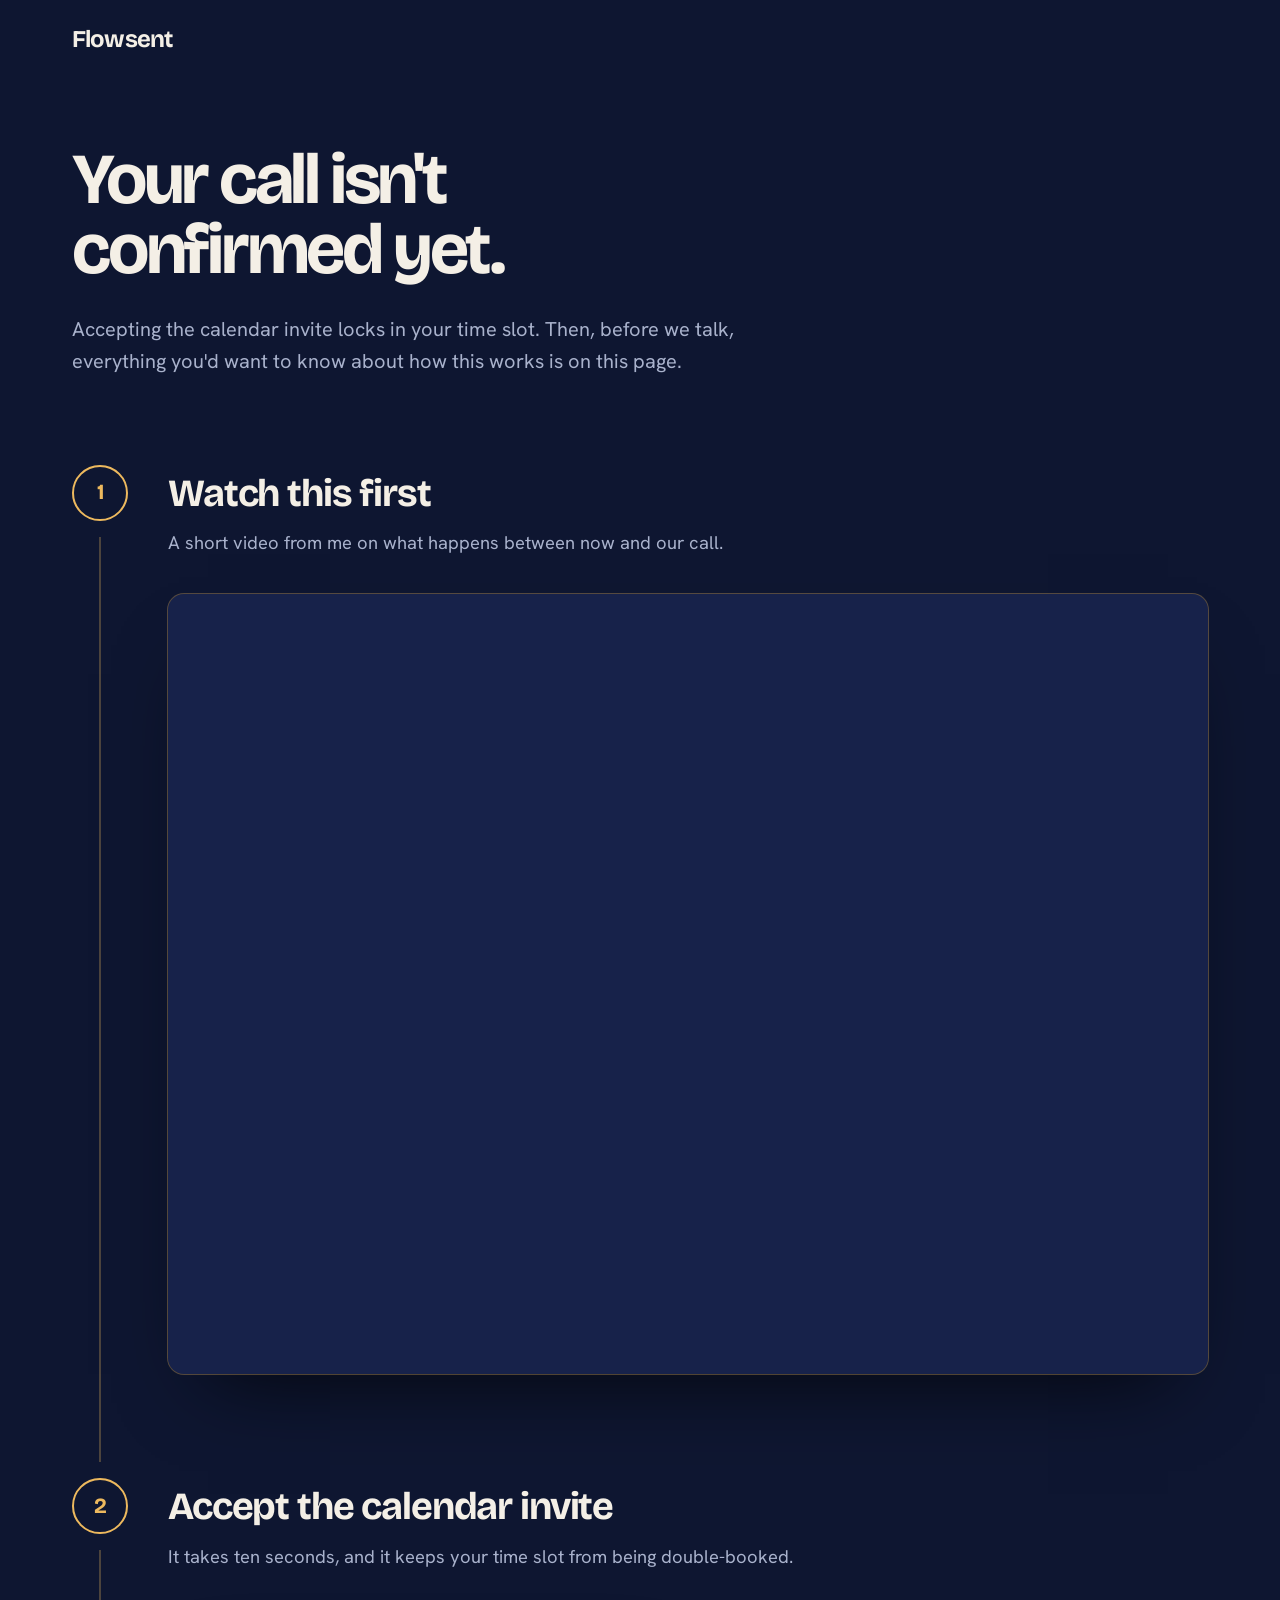
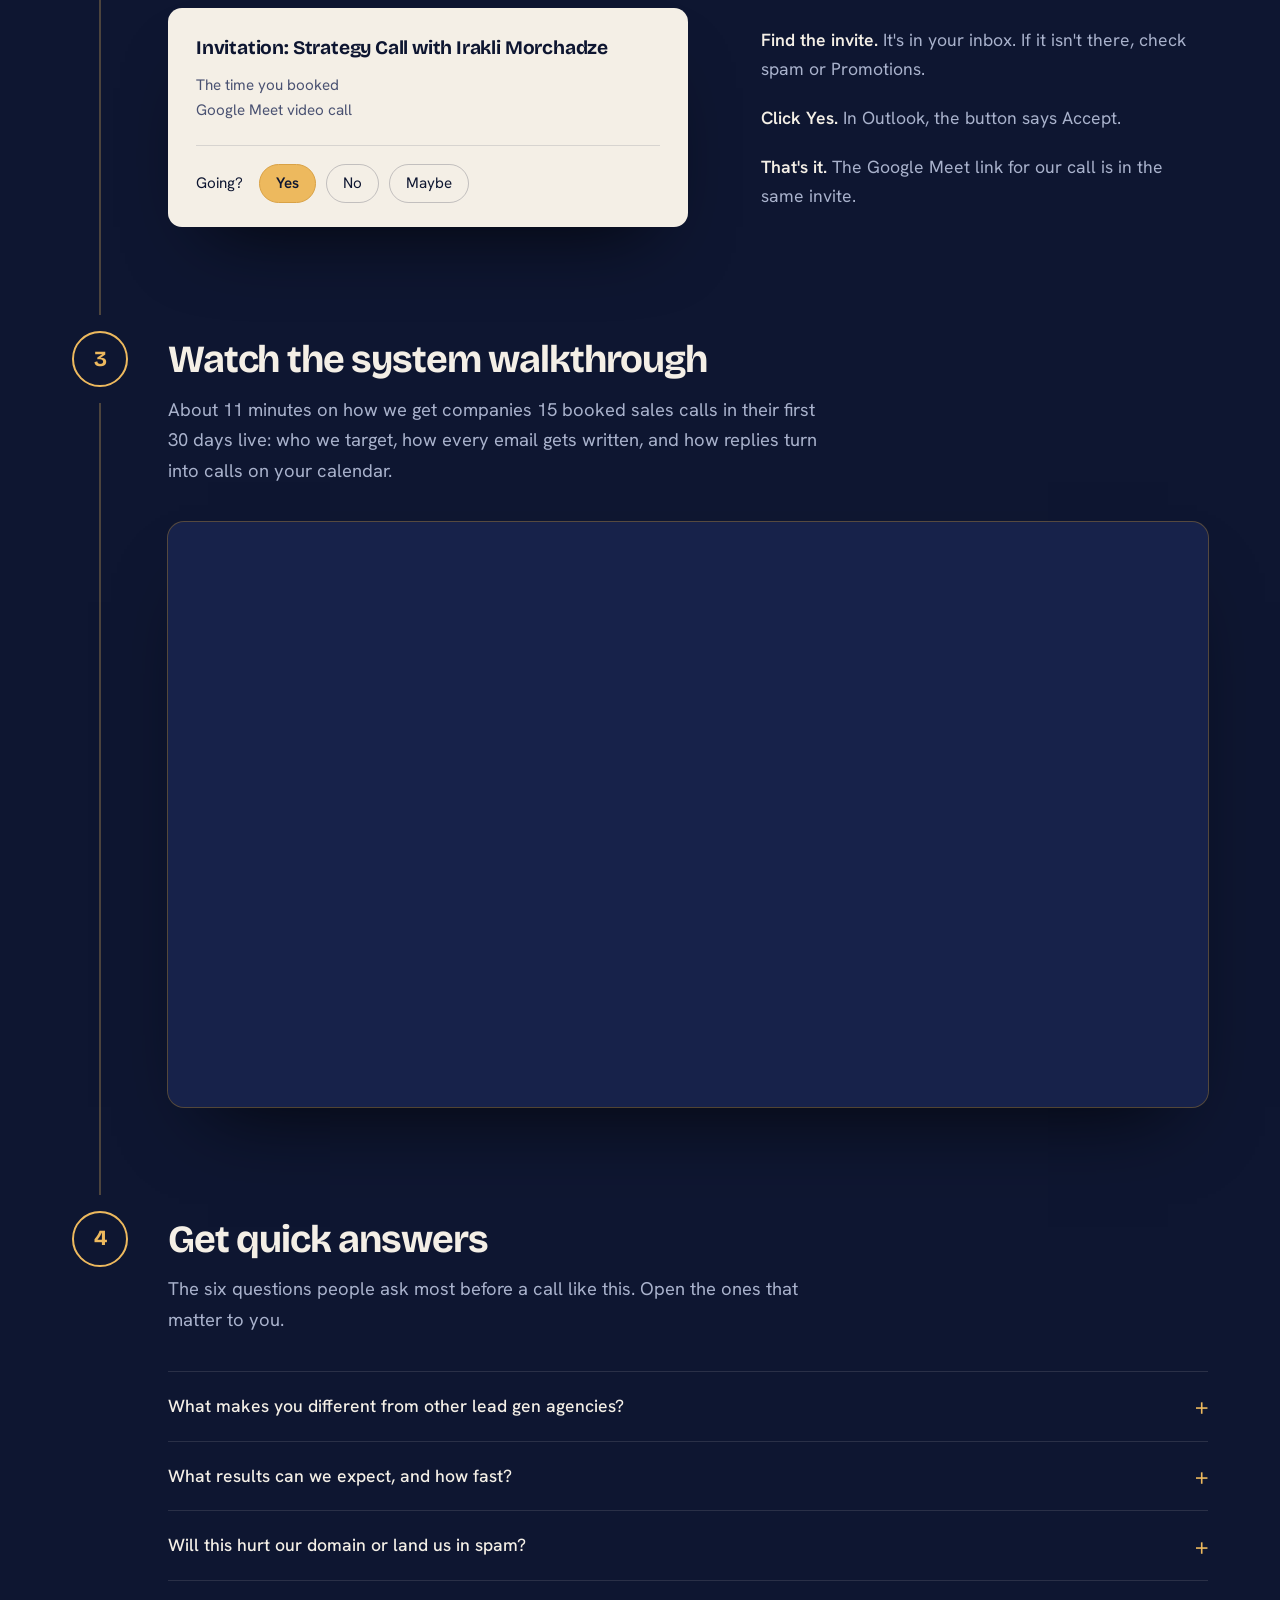
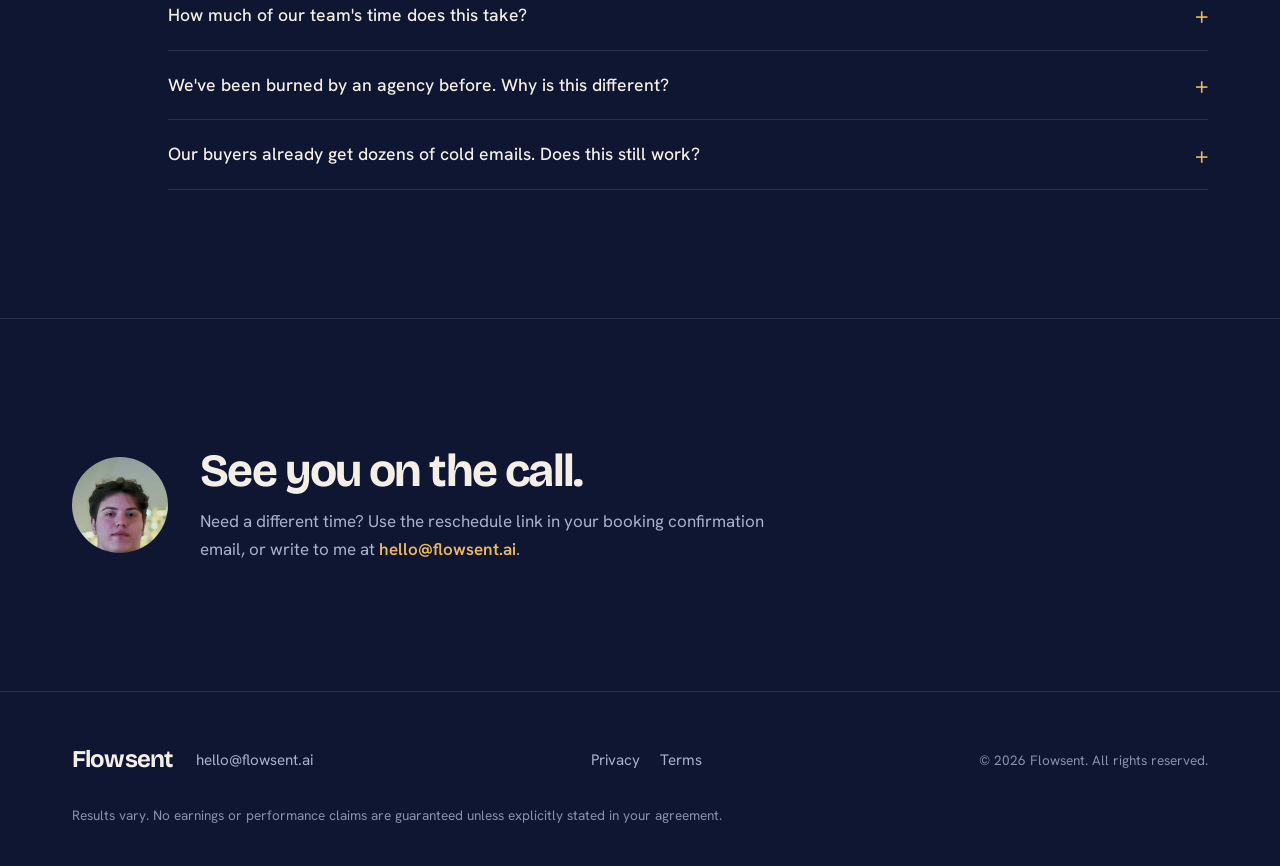
==== commit d6d43264: "Pre-call page: embed the welcome video and the system walkthrough Both are Wistia iframe embeds (alr" ====
--- a/pre-call/index.html
+++ b/pre-call/index.html
@@ -47,12 +47,8 @@
           <div>
             <h2 class="step__title">Watch this first</h2>
             <p class="step__lede">A short video from me on what happens between now and our call.</p>
-            <div class="vsl">
-              <div class="vsl__pending">
-                <img src="/irakli-face.jpg" width="160" height="160" alt="">
-                <p class="vsl__title">This video is being recorded.</p>
-                <p>The short version: accept the calendar invite below, then look through the walkthrough and the quick answers before we talk.</p>
-              </div>
+            <div class="vsl vsl--4x3">
+              <iframe src="https://fast.wistia.net/embed/iframe/0uloawj8ze?seo=false&amp;playerColor=EDB95E" title="Welcome from Irakli: what happens before our call" allow="autoplay; fullscreen" allowfullscreen loading="lazy"></iframe>
             </div>
           </div>
         </li>
@@ -89,11 +85,7 @@
             <h2 class="step__title">Watch the system walkthrough</h2>
             <p class="step__lede">About 11 minutes on how we get companies 15 booked sales calls in their first 30 days live: who we target, how every email gets written, and how replies turn into calls on your calendar.</p>
             <div class="vsl">
-              <div class="vsl__pending">
-                <img src="/irakli-face.jpg" width="160" height="160" alt="">
-                <p class="vsl__title">The walkthrough is being recorded.</p>
-                <p>Until it's up, bring your questions to the call and I'll walk you through the system myself.</p>
-              </div>
+              <iframe src="https://fast.wistia.net/embed/iframe/zowt2p1omp?seo=false&amp;playerColor=EDB95E" title="System walkthrough: how we book 15 sales calls in 30 days" allow="autoplay; fullscreen" allowfullscreen loading="lazy"></iframe>
             </div>
           </div>
         </li>
--- a/styles.css
+++ b/styles.css
@@ -290,6 +290,9 @@
   border-radius: inherit;
 }
 
+/* The welcome video is filmed 4:3, not 16:9 */
+.vsl--4x3 iframe { aspect-ratio: 4 / 3; }
+
 /* No fixed height, so on a phone the frame grows to fit the note */
 .vsl__pending {
   aspect-ratio: 16 / 9;
